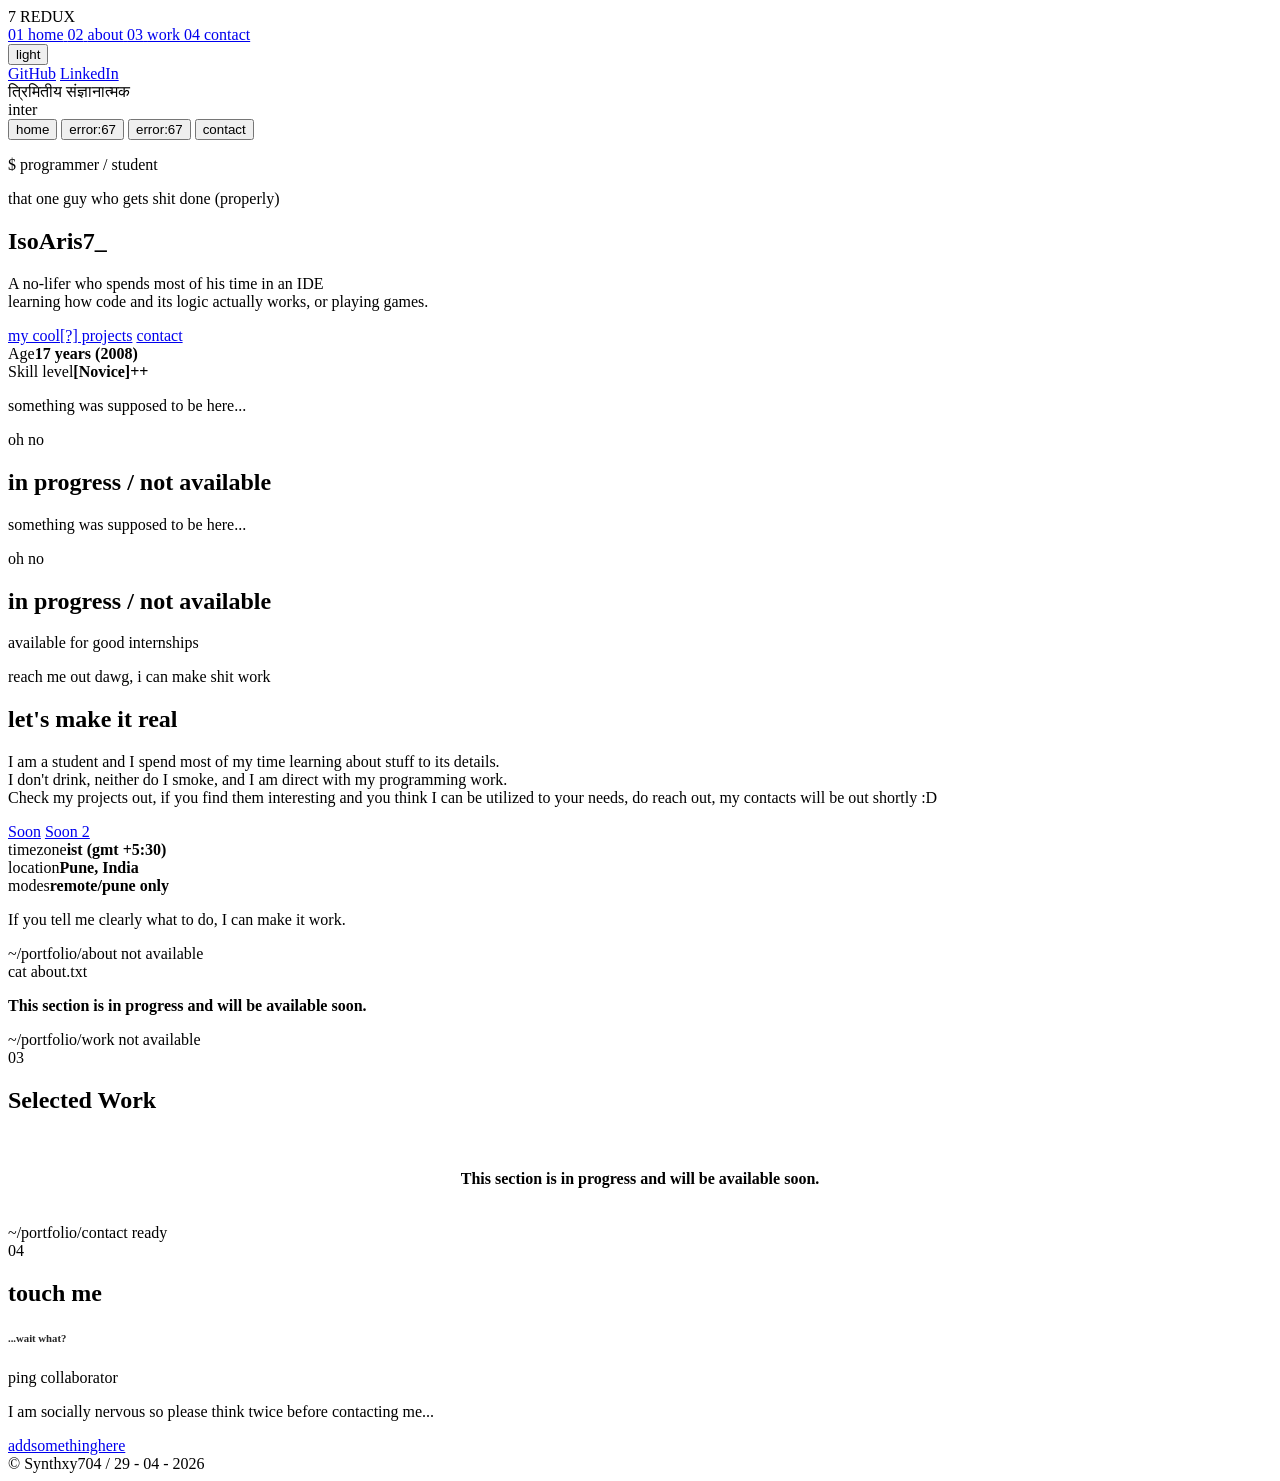
==== index.html @ 7be17c00 "add index" ====
<!DOCTYPE html>
<html lang="en">
<head>
    <meta charset="UTF-8">
    <meta name="viewport" content="width=device-width, initial-scale=1.0">
    <link rel="stylesheet" href="style.css">
    <title>hi bro</title>
    <link rel="preconnect" href="https://fonts.googleapis.com">
    <link rel="preconnect" href="https://fonts.gstatic.com" crossorigin>
    <link href="https://fonts.googleapis.com/css2?family=Geologica:wght@400;500;600;700&family=Syne:wght@500;700;800&display=swap" rel="stylesheet">
</head>
<body>
    <div class="screen-noise"></div>
    <div class="screen-grid"></div>

    <nav class="nav-sidebar">
        <div class="nav-top">
            <div class="nav-logo">
                <div class="window-dots" aria-hidden="true">
                    <span></span>
                    <span></span>
                    <span></span>
                </div>
                <div class="brand-block">
                    <span class="logo-mark">7</span>
                    <span class="logo-text">REDUX</span>
                </div>
            </div>

            <div class="nav-menu">
                <a href="#home" class="nav-link active">
                    <span class="nav-num">01</span>
                    <span class="nav-label">home</span>
                </a>
                <a href="#about" class="nav-link">
                    <span class="nav-num">02</span>
                    <span class="nav-label">about</span>
                </a>
                <a href="#work" class="nav-link">
                    <span class="nav-num">03</span>
                    <span class="nav-label">work</span>
                </a>
                <a href="#contact" class="nav-link">
                    <span class="nav-num">04</span>
                    <span class="nav-label">contact</span>
                </a>
            </div>
        </div>

        <div class="nav-footer">
            <button class="theme-toggle" type="button" aria-label="Toggle color theme">
                <span class="theme-toggle-text">light</span>
            </button>
            <div class="social-links">
                <a href="https://github.com/Synthxyl704" target="_blank">GitHub</a>
                <a href="#" target="_blank">LinkedIn</a>
            </div>
            <span class="copyright">त्रिमितीय संज्ञानात्मक</span>
        </div>
    </nav>

    <main class="main-scroll">
        <section id="home" class="section section-hero panel-shell active-section">
            <div class="hero-shell">
                <div class="hero-rail" aria-hidden="true">
                    <span class="hero-rail-line"></span>
                    <span class="hero-rail-line short"></span>
                    <span class="hero-rail-line tall"></span>
                    <span class="hero-rail-word">inter</span>
                </div>

                <div class="hero-stage">
                    <div class="hero-strip" role="tablist" aria-label="Hero panels">
                        <button class="hero-strip-item active" type="button" role="tab" aria-selected="true" data-hero-tab="home">home</button>
                        <button class="hero-strip-item" type="button" role="tab" aria-selected="false" data-hero-tab="about">error:67</button>
                        <button class="hero-strip-item" type="button" role="tab" aria-selected="false" data-hero-tab="work">error:67</button>
                        <button class="hero-strip-item" type="button" role="tab" aria-selected="false" data-hero-tab="contact">contact</button>
                    </div>

                    <div class="hero-layout">
                        <div class="hero-panel active" data-hero-panel="home">
                            <div class="hero-content">
                            <p class="command-line">$ programmer / student</p>
                                <div class="hero-meta">
                                    <span class="hero-rule"></span>
                                    <span>that one guy who gets shit done (properly)</span>
                                </div>
                                <h1 class="hero-title">
                                    IsoAris7_<span class="cursor"></span>
                                </h1>
                                <p class="hero-text">
                                    A no-lifer who spends most of his time in an IDE <br>
                                    learning how code and its logic actually works, or playing games.
                                </p>
                                <div class="hero-cta">
                                    <a href="#work" class="btn-primary">my cool[?] projects</a>
                                    <a href="#contact" class="btn-secondary">contact</a>
                                </div>
                            </div>

                            <aside class="hero-aside" aria-hidden="true">
                                <div class="hero-card">
                                    <div class="hero-card-row"><span>Age</span><strong>17 years (2008)</strong></div>
                                    <div class="hero-card-row"><span>Skill level</span><strong>[Novice]++</strong></div>
                                    <!-- <div class="hero-card-row"><span>Currently</span><strong>Student at univesity</strong></div> -->
                                </div>
                                <div class="signal-graph">
                                    <span></span><span></span><span></span><span></span><span></span><span></span><span></span><span></span>
                                </div>
                            </aside>
                        </div>

                        <div class="hero-panel" data-hero-panel="about">
                            <div class="hero-content">
                                <p class="command-line">something was supposed to be here...</p>
                                <div class="hero-meta">
                                    <span class="hero-rule"></span>
                                    <span>oh no</span>
                                </div>
                                <h2 class="hero-title hero-title-small">in progress / not available</h2>
                            </div>

                            <!-- <aside class="hero-aside">
                                <div class="hero-card">
                                    <div class="hero-card-row"><span>focus</span><strong>clarity</strong></div>
                                    <div class="hero-card-row"><span>approach</span><strong>iterative</strong></div>
                                    <div class="hero-card-row"><span>taste</span><strong>restrained</strong></div>
                                </div>
                            </aside> -->
                        </div>

                        <div class="hero-panel" data-hero-panel="work">
                            <div class="hero-content">
                                <p class="command-line">something was supposed to be here...</p>
                                <div class="hero-meta">
                                    <span class="hero-rule"></span>
                                    <span>oh no</span>
                                </div>
                                <h2 class="hero-title hero-title-small">in progress / not available</h2>
                            </div>

                            <!-- <aside class="hero-aside">
                                <div class="hero-card">
                                    <div class="hero-card-row"><span>track</span><strong>web</strong></div>
                                    <div class="hero-card-row"><span>track</span><strong>cli</strong></div>
                                    <div class="hero-card-row"><span>track</span><strong>systems</strong></div>
                                </div>
                                <div class="hero-mini-list">
                                    <span>01 interfaces</span>
                                    <span>02 tooling</span>
                                    <span>03 experiments</span>
                                </div>
                            </aside> -->
                        </div>

                        <div class="hero-panel" data-hero-panel="contact">
                            <div class="hero-content">
                                <p class="command-line">available for good internships </p>
                                <div class="hero-meta">
                                    <span class="hero-rule"></span>
                                    <span>reach me out dawg, i can make shit work</span>
                                </div>
                                <h2 class="hero-title hero-title-small">let's make it real</h2>
                                <p class="hero-text">
                                    I am a student and I spend most of my time learning about stuff to its details. <br>
                                    I don't drink, neither do I smoke, and I am direct with my programming work. <br>
                                    Check my projects out, if you find them interesting and you think I can be utilized to your needs, 
                                    do reach out, my contacts will be out shortly :D    
                                </p>
                                <div class="hero-cta">
                                    <a href="#contact" class="btn-primary">Soon</a>
                                    <a href="mailto:email@example.com" class="btn-secondary">Soon 2</a>
                                </div>
                            </div>

                            <aside class="hero-aside">
                                <div class="hero-card">
                                    <div class="hero-card-row"><span>timezone</span><strong>ist (gmt +5:30)</strong></div>
                                    <div class="hero-card-row"><span>location</span><strong>Pune, India</strong></div>
                                    <div class="hero-card-row"><span>modes</span><strong>remote/pune only</strong></div>
                                </div>
                                <div class="hero-quote">
                                    <span class="hero-quote-line"></span>
                                    <p>If you tell me clearly what to do, I can make it work.</p>
                                </div>
                            </aside>
                        </div>
                    </div>
                </div>
            </div>

        </section>

        <section id="about" class="section panel-shell section-about">
            <div class="panel-topbar">
                <span class="panel-title">~/portfolio/about</span>
                <span class="panel-state">not available</span>
            </div>

            <div class="about-card terminal-window wide-window">
                <div class="terminal-header">
                    <span class="terminal-path">cat about.txt</span>
                </div>
                <p>
                    <strong>This section is in progress and will be available soon.</strong>
                </p>
            </div>
        </section>

        <section id="work" class="section panel-shell section-work">
            <div class="panel-topbar">
                <span class="panel-title">~/portfolio/work</span>
                <span class="panel-state">not available</span>
            </div>

            <div class="section-header">
                <span class="section-num">03</span>
                <h2 class="section-title">Selected Work</h2>
            </div>
            <div class="work-grid">
                <div class="terminal-window" style="padding: 20px; text-align: center;">
                    <p><strong>This section is in progress and will be available soon.</strong></p>
                </div>
            </div>
        </section>

        <section id="contact" class="section panel-shell section-contact">
            <div class="panel-topbar">
                <span class="panel-title">~/portfolio/contact</span>
                <span class="panel-state">ready</span>
            </div>

            <div class="section-header">
                <span class="section-num">04</span>
                <h2 class="section-title">touch me</h2> <h6 style="color: rgb(38, 38, 38);">...wait what?</h6>
            </div>
            <div class="contact-content terminal-window wide-window">
                <div class="terminal-header">
                    <span class="terminal-path">ping collaborator</span>
                </div>
                <p class="contact-text">
                    I am socially nervous so please think twice before contacting me...
                </p>
                <a href="mailto:email@example.com" class="contact-email">addsomethinghere</a>
            </div>
        </section>

        <footer class="site-footer">
            <span>© Synthxy704</span>
            <span class="footer-divider">/</span>
            <span>29 - 04 - 2026</span>
        </footer>
    </main>

    <script>
        const navLinks = document.querySelectorAll('.nav-link');
        const sections = document.querySelectorAll('.section');
        const sectionLinks = document.querySelectorAll('a[href^="#"]');
        const heroTabs = document.querySelectorAll('[data-hero-tab]');
        const heroPanels = document.querySelectorAll('[data-hero-panel]');
        const themeToggle = document.querySelector('.theme-toggle');
        const themeToggleText = document.querySelector('.theme-toggle-text');
        const storedTheme = localStorage.getItem('theme');

        const applyTheme = (theme) => {
            document.body.dataset.theme = theme;
            themeToggleText.textContent = theme === 'dark' ? 'light' : 'dark';
        };

        applyTheme(storedTheme || 'dark');

        const setActiveSection = (targetId) => {
            sections.forEach(section => {
                section.classList.toggle('active-section', section.id === targetId);
            });

            navLinks.forEach(link => {
                link.classList.toggle('active', link.getAttribute('href') === `#${targetId}`);
            });
        };

        setActiveSection('home');

        sectionLinks.forEach(link => {
            link.addEventListener('click', (e) => {
                e.preventDefault();
                const targetId = link.getAttribute('href').substring(1);
                if (document.getElementById(targetId)) {
                    setActiveSection(targetId);
                }
            });
        });

        heroTabs.forEach(tab => {
            tab.addEventListener('click', () => {
                const target = tab.dataset.heroTab;

                heroTabs.forEach(item => {
                    item.classList.toggle('active', item === tab);
                    item.setAttribute('aria-selected', item === tab ? 'true' : 'false');
                });

                heroPanels.forEach(panel => {
                    panel.classList.toggle('active', panel.dataset.heroPanel === target);
                });
            });
        });

        themeToggle.addEventListener('click', () => {
            const nextTheme = document.body.dataset.theme === 'dark' ? 'light' : 'dark';
            applyTheme(nextTheme);
            localStorage.setItem('theme', nextTheme);
        });
    </script>
</body>
</html>
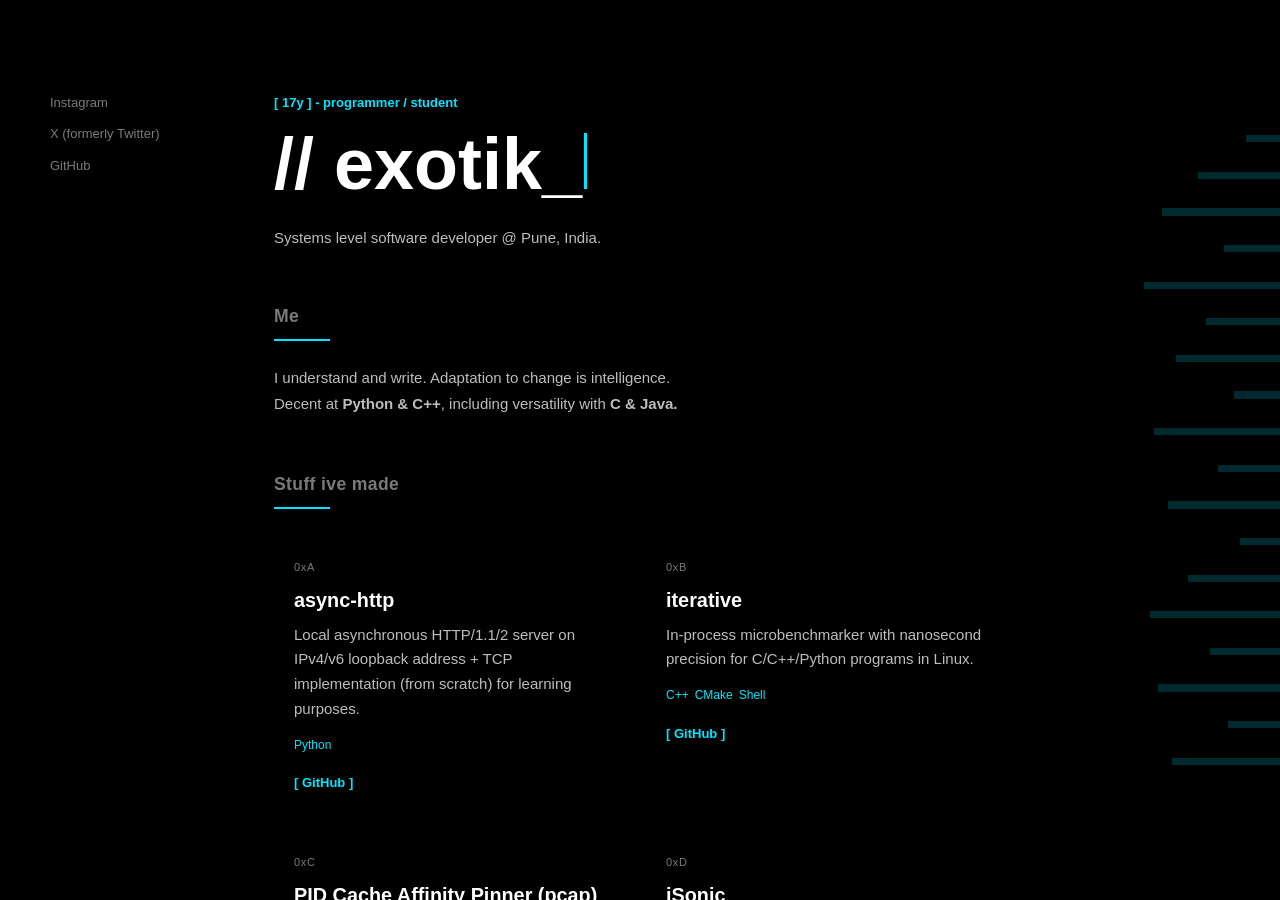
==== commit ac796234: "Rebrand from evoaris.dev to exot1k.dev" ====
--- a/index.html
+++ b/index.html
@@ -4,313 +4,117 @@
     <meta charset="UTF-8">
     <meta name="viewport" content="width=device-width, initial-scale=1.0">
     <link rel="stylesheet" href="style.css">
-    <title>hi bro</title>
-    <link rel="preconnect" href="https://fonts.googleapis.com">
-    <link rel="preconnect" href="https://fonts.gstatic.com" crossorigin>
-    <link href="https://fonts.googleapis.com/css2?family=Geologica:wght@400;500;600;700&family=Syne:wght@500;700;800&display=swap" rel="stylesheet">
+    <title>Exotik_</title>
+    <link rel="preconnect" href="https://fonts.bunny.net">
+    <link href="https://fonts.bunny.net/css?family=albert-sans:400,500,600,700|space-grotesk:500,600,700" rel="stylesheet">
 </head>
 <body>
-    <div class="screen-noise"></div>
-    <div class="screen-grid"></div>
+    <div class="ambient-equalizer" aria-hidden="true">
+        <span></span>
+        <span></span>
+        <span></span>
+        <span></span>
+        <span></span>
+        <span></span>
+        <span></span>
+        <span></span>
+        <span></span>
+        <span></span>
+        <span></span>
+        <span></span>
+        <span></span>
+        <span></span>
+        <span></span>
+        <span></span>
+        <span></span>
+        <span></span>
+    </div>
 
-    <nav class="nav-sidebar">
-        <div class="nav-top">
-            <div class="nav-logo">
-                <div class="window-dots" aria-hidden="true">
-                    <span></span>
-                    <span></span>
-                    <span></span>
+    <aside class="contact-sidebar" aria-label="Contact links">
+        <a href="https://www.instagram.com/nev3raris/" target="_blank" rel="noreferrer">Instagram</a>
+        <a href="https://x.com/009isoaris_" target="_blank" rel="noreferrer">X (formerly Twitter)</a>
+        <a href="https://github.com/Synthxyl704" target="_blank" rel="noreferrer">GitHub</a>
+    </aside>
+
+    <main class="content">
+        <section id="name" class="section">
+            <p class="tagline">[ 17y ] - programmer / student </p>
+            <h1 class="name">// exotik_<span class="cursor"></span></h1>
+            <p class="bio">Systems level software developer @ Pune, India.</p>
+        </section>
+
+        <section id="about" class="section">
+            <h2 class="section-title">Me</h2>
+            <div class="about-body">
+                <p>I understand and write. Adaptation to change is intelligence. <br>
+                Decent at <b>Python & C++</b>, including versatility with <b>C & Java.</b><br></p>
+            </div>
+        </section>
+
+        <section id="projects" class="section">
+            <h2 class="section-title">Stuff ive made</h2>
+            <div class="projects-grid">
+                <div class="project-card">
+                    <span class="project-number">0xA</span>
+                    <div class="project-details">
+                        <h3>async-http</h3>
+                        <p>Local asynchronous HTTP/1.1/2 server on IPv4/v6 loopback address + TCP implementation (from scratch) for learning purposes.</p>
+                        <div class="project-tags">
+                            <span>Python</span>
+                        </div>
+                        <a href="https://github.com/Synthxyl704/async-http" class="project-link">[ GitHub ]</a>
+                    </div>
                 </div>
-                <div class="brand-block">
-                    <span class="logo-mark">7</span>
-                    <span class="logo-text">REDUX</span>
+                <div class="project-card">
+                    <span class="project-number">0xB</span>
+                    <div class="project-details">
+                        <h3>iterative</h3>
+                        <p>In-process microbenchmarker with nanosecond precision for C/C++/Python programs in Linux.</p>
+                        <div class="project-tags">
+                            <span>C++</span>
+                            <span>CMake</span>
+                            <span>Shell</span>
+                        </div>
+                        <a href="https://github.com/Synthxyl704/Iterative" class="project-link">[ GitHub ]</a>
+                    </div>
                 </div>
-            </div>
-
-            <div class="nav-menu">
-                <a href="#home" class="nav-link active">
-                    <span class="nav-num">01</span>
-                    <span class="nav-label">home</span>
-                </a>
-                <a href="#about" class="nav-link">
-                    <span class="nav-num">02</span>
-                    <span class="nav-label">about</span>
-                </a>
-                <a href="#work" class="nav-link">
-                    <span class="nav-num">03</span>
-                    <span class="nav-label">work</span>
-                </a>
-                <a href="#contact" class="nav-link">
-                    <span class="nav-num">04</span>
-                    <span class="nav-label">contact</span>
-                </a>
-            </div>
-        </div>
-
-        <div class="nav-footer">
-            <button class="theme-toggle" type="button" aria-label="Toggle color theme">
-                <span class="theme-toggle-text">light</span>
-            </button>
-            <div class="social-links">
-                <a href="https://github.com/Synthxyl704" target="_blank">GitHub</a>
-                <a href="#" target="_blank">LinkedIn</a>
-            </div>
-            <span class="copyright">त्रिमितीय संज्ञानात्मक</span>
-        </div>
-    </nav>
-
-    <main class="main-scroll">
-        <section id="home" class="section section-hero panel-shell active-section">
-            <div class="hero-shell">
-                <div class="hero-rail" aria-hidden="true">
-                    <span class="hero-rail-line"></span>
-                    <span class="hero-rail-line short"></span>
-                    <span class="hero-rail-line tall"></span>
-                    <span class="hero-rail-word">inter</span>
+                <div class="project-card">
+                    <span class="project-number">0xC</span>
+                    <div class="project-details">
+                        <h3>PID Cache Affinity Pinner (pcap)</h3>
+                        <p>Pin processes (PIDs) to CPU cache domains on Linux, with NUMA awareness and topology suggestions.</p>
+                        <div class="project-tags">
+                            <span>Python</span>
+                        </div>
+                        <a href="https://github.com/Synthxyl704/PCAP" class="project-link">[ GitHub ]</a>
+                    </div>
                 </div>
-
-                <div class="hero-stage">
-                    <div class="hero-strip" role="tablist" aria-label="Hero panels">
-                        <button class="hero-strip-item active" type="button" role="tab" aria-selected="true" data-hero-tab="home">home</button>
-                        <button class="hero-strip-item" type="button" role="tab" aria-selected="false" data-hero-tab="about">error:67</button>
-                        <button class="hero-strip-item" type="button" role="tab" aria-selected="false" data-hero-tab="work">error:67</button>
-                        <button class="hero-strip-item" type="button" role="tab" aria-selected="false" data-hero-tab="contact">contact</button>
+                <div class="project-card">
+                    <span class="project-number">0xD</span>
+                    <div class="project-details">
+                        <h3>iSonic</h3>
+                        <p>An easy-to-use (ETL) terminal centric music downloader & manager whose only limitation is unfortunately DRM.</p>
+                        <div class="project-tags">
+                            <span>C++</span>
+                            <span>yt-dlp</span>
+                            <span>FFmpeg</span>
+                        </div>
+                        <a href="https://github.com/Synthxyl704/iSonic" class="project-link">[ GitHub ]</a>
                     </div>
-
-                    <div class="hero-layout">
-                        <div class="hero-panel active" data-hero-panel="home">
-                            <div class="hero-content">
-                            <p class="command-line">$ programmer / student</p>
-                                <div class="hero-meta">
-                                    <span class="hero-rule"></span>
-                                    <span>that one guy who gets shit done (properly)</span>
-                                </div>
-                                <h1 class="hero-title">
-                                    IsoAris7_<span class="cursor"></span>
-                                </h1>
-                                <p class="hero-text">
-                                    A no-lifer who spends most of his time in an IDE <br>
-                                    learning how code and its logic actually works, or playing games.
-                                </p>
-                                <div class="hero-cta">
-                                    <a href="#work" class="btn-primary">my cool[?] projects</a>
-                                    <a href="#contact" class="btn-secondary">contact</a>
-                                </div>
-                            </div>
-
-                            <aside class="hero-aside" aria-hidden="true">
-                                <div class="hero-card">
-                                    <div class="hero-card-row"><span>Age</span><strong>17 years (2008)</strong></div>
-                                    <div class="hero-card-row"><span>Skill level</span><strong>[Novice]++</strong></div>
-                                    <!-- <div class="hero-card-row"><span>Currently</span><strong>Student at univesity</strong></div> -->
-                                </div>
-                                <div class="signal-graph">
-                                    <span></span><span></span><span></span><span></span><span></span><span></span><span></span><span></span>
-                                </div>
-                            </aside>
+                </div>
+                <div class="project-card">
+                    <span class="project-number">0xE</span>
+                    <div class="project-details">
+                        <h3>ARX lexer</h3>
+                        <p>A toy lexer entirely handmade in C, I intend for it to be a full compiler in the future.</p>
+                        <div class="project-tags">
+                            <span>C</span>
                         </div>
-
-                        <div class="hero-panel" data-hero-panel="about">
-                            <div class="hero-content">
-                                <p class="command-line">something was supposed to be here...</p>
-                                <div class="hero-meta">
-                                    <span class="hero-rule"></span>
-                                    <span>oh no</span>
-                                </div>
-                                <h2 class="hero-title hero-title-small">in progress / not available</h2>
-                            </div>
-
-                            <!-- <aside class="hero-aside">
-                                <div class="hero-card">
-                                    <div class="hero-card-row"><span>focus</span><strong>clarity</strong></div>
-                                    <div class="hero-card-row"><span>approach</span><strong>iterative</strong></div>
-                                    <div class="hero-card-row"><span>taste</span><strong>restrained</strong></div>
-                                </div>
-                            </aside> -->
-                        </div>
-
-                        <div class="hero-panel" data-hero-panel="work">
-                            <div class="hero-content">
-                                <p class="command-line">something was supposed to be here...</p>
-                                <div class="hero-meta">
-                                    <span class="hero-rule"></span>
-                                    <span>oh no</span>
-                                </div>
-                                <h2 class="hero-title hero-title-small">in progress / not available</h2>
-                            </div>
-
-                            <!-- <aside class="hero-aside">
-                                <div class="hero-card">
-                                    <div class="hero-card-row"><span>track</span><strong>web</strong></div>
-                                    <div class="hero-card-row"><span>track</span><strong>cli</strong></div>
-                                    <div class="hero-card-row"><span>track</span><strong>systems</strong></div>
-                                </div>
-                                <div class="hero-mini-list">
-                                    <span>01 interfaces</span>
-                                    <span>02 tooling</span>
-                                    <span>03 experiments</span>
-                                </div>
-                            </aside> -->
-                        </div>
-
-                        <div class="hero-panel" data-hero-panel="contact">
-                            <div class="hero-content">
-                                <p class="command-line">available for good internships </p>
-                                <div class="hero-meta">
-                                    <span class="hero-rule"></span>
-                                    <span>reach me out dawg, i can make shit work</span>
-                                </div>
-                                <h2 class="hero-title hero-title-small">let's make it real</h2>
-                                <p class="hero-text">
-                                    I am a student and I spend most of my time learning about stuff to its details. <br>
-                                    I don't drink, neither do I smoke, and I am direct with my programming work. <br>
-                                    Check my projects out, if you find them interesting and you think I can be utilized to your needs, 
-                                    do reach out, my contacts will be out shortly :D    
-                                </p>
-                                <div class="hero-cta">
-                                    <a href="#contact" class="btn-primary">Soon</a>
-                                    <a href="mailto:email@example.com" class="btn-secondary">Soon 2</a>
-                                </div>
-                            </div>
-
-                            <aside class="hero-aside">
-                                <div class="hero-card">
-                                    <div class="hero-card-row"><span>timezone</span><strong>ist (gmt +5:30)</strong></div>
-                                    <div class="hero-card-row"><span>location</span><strong>Pune, India</strong></div>
-                                    <div class="hero-card-row"><span>modes</span><strong>remote/pune only</strong></div>
-                                </div>
-                                <div class="hero-quote">
-                                    <span class="hero-quote-line"></span>
-                                    <p>If you tell me clearly what to do, I can make it work.</p>
-                                </div>
-                            </aside>
-                        </div>
+                        <a href="https://github.com/Synthxyl704/ARX" class="project-link">[ GitHub ]</a>
                     </div>
                 </div>
             </div>
-
         </section>
-
-        <section id="about" class="section panel-shell section-about">
-            <div class="panel-topbar">
-                <span class="panel-title">~/portfolio/about</span>
-                <span class="panel-state">not available</span>
-            </div>
-
-            <div class="about-card terminal-window wide-window">
-                <div class="terminal-header">
-                    <span class="terminal-path">cat about.txt</span>
-                </div>
-                <p>
-                    <strong>This section is in progress and will be available soon.</strong>
-                </p>
-            </div>
-        </section>
-
-        <section id="work" class="section panel-shell section-work">
-            <div class="panel-topbar">
-                <span class="panel-title">~/portfolio/work</span>
-                <span class="panel-state">not available</span>
-            </div>
-
-            <div class="section-header">
-                <span class="section-num">03</span>
-                <h2 class="section-title">Selected Work</h2>
-            </div>
-            <div class="work-grid">
-                <div class="terminal-window" style="padding: 20px; text-align: center;">
-                    <p><strong>This section is in progress and will be available soon.</strong></p>
-                </div>
-            </div>
-        </section>
-
-        <section id="contact" class="section panel-shell section-contact">
-            <div class="panel-topbar">
-                <span class="panel-title">~/portfolio/contact</span>
-                <span class="panel-state">ready</span>
-            </div>
-
-            <div class="section-header">
-                <span class="section-num">04</span>
-                <h2 class="section-title">touch me</h2> <h6 style="color: rgb(38, 38, 38);">...wait what?</h6>
-            </div>
-            <div class="contact-content terminal-window wide-window">
-                <div class="terminal-header">
-                    <span class="terminal-path">ping collaborator</span>
-                </div>
-                <p class="contact-text">
-                    I am socially nervous so please think twice before contacting me...
-                </p>
-                <a href="mailto:email@example.com" class="contact-email">addsomethinghere</a>
-            </div>
-        </section>
-
-        <footer class="site-footer">
-            <span>© Synthxy704</span>
-            <span class="footer-divider">/</span>
-            <span>29 - 04 - 2026</span>
-        </footer>
     </main>
-
-    <script>
-        const navLinks = document.querySelectorAll('.nav-link');
-        const sections = document.querySelectorAll('.section');
-        const sectionLinks = document.querySelectorAll('a[href^="#"]');
-        const heroTabs = document.querySelectorAll('[data-hero-tab]');
-        const heroPanels = document.querySelectorAll('[data-hero-panel]');
-        const themeToggle = document.querySelector('.theme-toggle');
-        const themeToggleText = document.querySelector('.theme-toggle-text');
-        const storedTheme = localStorage.getItem('theme');
-
-        const applyTheme = (theme) => {
-            document.body.dataset.theme = theme;
-            themeToggleText.textContent = theme === 'dark' ? 'light' : 'dark';
-        };
-
-        applyTheme(storedTheme || 'dark');
-
-        const setActiveSection = (targetId) => {
-            sections.forEach(section => {
-                section.classList.toggle('active-section', section.id === targetId);
-            });
-
-            navLinks.forEach(link => {
-                link.classList.toggle('active', link.getAttribute('href') === `#${targetId}`);
-            });
-        };
-
-        setActiveSection('home');
-
-        sectionLinks.forEach(link => {
-            link.addEventListener('click', (e) => {
-                e.preventDefault();
-                const targetId = link.getAttribute('href').substring(1);
-                if (document.getElementById(targetId)) {
-                    setActiveSection(targetId);
-                }
-            });
-        });
-
-        heroTabs.forEach(tab => {
-            tab.addEventListener('click', () => {
-                const target = tab.dataset.heroTab;
-
-                heroTabs.forEach(item => {
-                    item.classList.toggle('active', item === tab);
-                    item.setAttribute('aria-selected', item === tab ? 'true' : 'false');
-                });
-
-                heroPanels.forEach(panel => {
-                    panel.classList.toggle('active', panel.dataset.heroPanel === target);
-                });
-            });
-        });
-
-        themeToggle.addEventListener('click', () => {
-            const nextTheme = document.body.dataset.theme === 'dark' ? 'light' : 'dark';
-            applyTheme(nextTheme);
-            localStorage.setItem('theme', nextTheme);
-        });
-    </script>
 </body>
 </html>
--- a/style.css
+++ b/style.css
@@ -0,0 +1,385 @@
+* {
+    margin: 0;
+    padding: 0;
+    box-sizing: border-box;
+}
+
+:root {
+    --bg: #000000;
+    --surface: #0a0a0a;
+    --surface-soft: #101010;
+    --border: rgba(255, 255, 255, 0.09);
+    --text: #ffffff;
+    --text-soft: rgba(255, 255, 255, 0.74);
+    --text-dim: rgba(255, 255, 255, 0.48);
+    --accent: #00e5ff;
+    --accent-soft: rgba(0, 229, 255, 0.12);
+}
+
+@property --accent {
+    syntax: '<color>';
+    inherits: true;
+    initial-value: #00e5ff;
+}
+
+@property --accent-soft {
+    syntax: '<color>';
+    inherits: true;
+    initial-value: rgba(0, 229, 255, 0.12);
+}
+
+html {
+    overflow: hidden;
+}
+
+.content {
+    scrollbar-width: thin;
+    scrollbar-color: var(--accent) var(--bg);
+}
+
+.content::-webkit-scrollbar {
+    width: 1px;
+}
+
+.content::-webkit-scrollbar-track {
+    background: var(--bg);
+}
+
+.content::-webkit-scrollbar-thumb {
+    background: var(--accent);
+}
+
+.content::-webkit-scrollbar-thumb:hover {
+    background: var(--text);
+}
+
+body {
+    font-family: 'Albert Sans', -apple-system, BlinkMacSystemFont, sans-serif;
+    font-weight: 400;
+    background: var(--bg);
+    color: var(--text);
+    line-height: 1.65;
+    height: 100vh;
+    overflow: hidden;
+    animation: accent-cycle 12s linear infinite;
+    -webkit-font-smoothing: antialiased;
+    -moz-osx-font-smoothing: grayscale;
+}
+
+.content {
+    position: relative;
+    z-index: 1;
+    max-width: 780px;
+    height: 100vh;
+    overflow-y: auto;
+    margin: 0 auto;
+    padding: 92px 24px 64px;
+}
+
+.contact-sidebar {
+    position: fixed;
+    top: 92px;
+    left: max(24px, calc((100vw - 1180px) / 2));
+    z-index: 2;
+    display: grid;
+    gap: 10px;
+    font-size: 13px;
+    font-weight: 500;
+    font-family: 'Space Grotesk', sans-serif;
+}
+
+.contact-sidebar a {
+    color: var(--text-dim);
+    text-decoration: none;
+    transition: color 0.2s ease;
+}
+
+.contact-sidebar a:hover {
+    color: var(--text);
+}
+
+.ambient-equalizer {
+    position: fixed;
+    top: 15vh;
+    right: 0;
+    z-index: 0;
+    display: grid;
+    align-content: space-between;
+    width: 148px;
+    height: 70vh;
+    pointer-events: none;
+}
+
+.ambient-equalizer span {
+    justify-self: end;
+    width: 72px;
+    height: 7.3px;
+    background: var(--accent);
+    opacity: 0.18;
+    transform-origin: right center;
+    animation: equalizer-pulse 2.4s ease-in-out infinite;
+}
+
+.ambient-equalizer span:nth-child(1) { width: 34px; animation-delay: -0.2s; }
+.ambient-equalizer span:nth-child(2) { width: 82px; animation-delay: -1.1s; }
+.ambient-equalizer span:nth-child(3) { width: 118px; animation-delay: -0.6s; }
+.ambient-equalizer span:nth-child(4) { width: 56px; animation-delay: -1.7s; }
+.ambient-equalizer span:nth-child(5) { width: 136px; animation-delay: -0.9s; }
+.ambient-equalizer span:nth-child(6) { width: 74px; animation-delay: -1.4s; }
+.ambient-equalizer span:nth-child(7) { width: 104px; animation-delay: -0.4s; }
+.ambient-equalizer span:nth-child(8) { width: 46px; animation-delay: -1.9s; }
+.ambient-equalizer span:nth-child(9) { width: 126px; animation-delay: -0.8s; }
+.ambient-equalizer span:nth-child(10) { width: 62px; animation-delay: -2.1s; }
+.ambient-equalizer span:nth-child(11) { width: 112px; animation-delay: -0.3s; }
+.ambient-equalizer span:nth-child(12) { width: 40px; animation-delay: -1.5s; }
+.ambient-equalizer span:nth-child(13) { width: 92px; animation-delay: -0.7s; }
+.ambient-equalizer span:nth-child(14) { width: 130px; animation-delay: -1.8s; }
+.ambient-equalizer span:nth-child(15) { width: 70px; animation-delay: -1.0s; }
+.ambient-equalizer span:nth-child(16) { width: 122px; animation-delay: -0.5s; }
+.ambient-equalizer span:nth-child(17) { width: 52px; animation-delay: -2.2s; }
+.ambient-equalizer span:nth-child(18) { width: 108px; animation-delay: -1.3s; }
+
+.section {
+    margin-bottom: 52px;
+}
+
+.section:last-of-type {
+    margin-bottom: 32px;
+}
+
+.tagline {
+    margin-bottom: 12px;
+    color: var(--accent);
+    font-size: 13px;
+    font-weight: 700;
+    font-family: 'Space Grotesk', sans-serif;
+    letter-spacing: 0;
+}
+
+.name {
+    font-family: 'Space Grotesk', sans-serif;
+    font-weight: 700;
+    font-size: clamp(2.8rem, 8vw, 4.5rem);
+    line-height: 1.1;
+    letter-spacing: 0;
+    margin-bottom: 20px;
+    color: var(--text);
+}
+
+.cursor {
+    display: inline-block;
+    width: 3px;
+    height: 0.78em;
+    margin-left: 2px;
+    background: var(--accent);
+    vertical-align: baseline;
+    animation: blink 1.1s steps(1) infinite;
+}
+
+.bio {
+    max-width: 620px;
+    color: var(--text-soft);
+    font-size: 15px;
+    line-height: 1.7;
+}
+
+.section-title {
+    font-family: 'Space Grotesk', sans-serif;
+    font-weight: 600;
+    font-size: 1.1rem;
+    letter-spacing: 0.02em;
+    color: var(--text-dim);
+    margin-bottom: 24px;
+}
+
+.section-title::after {
+    content: '';
+    display: block;
+    width: 56px;
+    height: 2px;
+    background: var(--accent);
+    margin-top: 8px;
+}
+
+.about-body p {
+    color: var(--text-soft);
+    font-size: 15px;
+    line-height: 1.75;
+    margin-bottom: 16px;
+}
+
+.about-body p:last-child {
+    margin-bottom: 0;
+}
+
+.projects-grid {
+    display: grid;
+    grid-template-columns: repeat(2, minmax(0, 1fr));
+    gap: 12px;
+}
+
+.project-card {
+    padding: 20px;
+    position: relative;
+    overflow: hidden;
+}
+
+.project-number {
+    display: inline-block;
+    font-size: 11px;
+    font-weight: 500;
+    font-family: 'Space Grotesk', sans-serif;
+    color: var(--text-dim);
+    letter-spacing: 0.06em;
+    margin-bottom: 8px;
+}
+
+.project-details h3 {
+    font-family: 'Space Grotesk', sans-serif;
+    font-weight: 600;
+    font-size: 1.24rem;
+    margin-bottom: 6px;
+    color: var(--text);
+}
+
+.project-details p {
+    color: var(--text-soft);
+    font-size: 15px;
+    line-height: 1.65;
+    margin-bottom: 14px;
+}
+
+.project-tags {
+    display: flex;
+    flex-wrap: wrap;
+    gap: 6px;
+    margin-bottom: 14px;
+}
+
+.project-tags span {
+    padding: 0;
+    color: var(--accent);
+    font-size: 12px;
+    font-weight: 500;
+    font-family: 'Space Grotesk', sans-serif;
+}
+
+.project-link {
+    color: var(--accent);
+    text-decoration: none;
+    font-size: 13px;
+    font-weight: 700;
+    font-family: 'Space Grotesk', sans-serif;
+    transition: color 0.2s ease, opacity 0.2s ease;
+}
+
+.project-link:hover {
+    opacity: 0.68;
+}
+
+@keyframes blink {
+    0%, 48% { opacity: 1; }
+    49%, 100% { opacity: 0; }
+}
+
+@keyframes equalizer-pulse {
+    0%, 100% {
+        opacity: 0.1;
+        transform: scaleX(0.34);
+    }
+    45% {
+        opacity: 0.34;
+        transform: scaleX(1);
+    }
+    70% {
+        opacity: 0.18;
+        transform: scaleX(0.58);
+    }
+}
+
+@keyframes accent-cycle {
+    0%, 100% {
+        --accent: #2ae4f9;
+        --accent-soft: rgba(0, 229, 255, 0.12);
+    }
+    16.667% {
+        --accent: #1629fb;
+        --accent-soft: rgba(29, 108, 255, 0.12);
+    }
+    33.333% {
+        --accent: #7b25fb;
+        --accent-soft: rgba(138, 63, 252, 0.12);
+    }
+    50% {
+        --accent: #ff2d55;
+        --accent-soft: rgba(255, 45, 85, 0.12);
+    }
+    66.667% {
+        --accent: #ffd91c;
+        --accent-soft: rgba(255, 214, 10, 0.12);
+    }
+    83.333% {
+        --accent: #26fb5b;
+        --accent-soft: rgba(48, 209, 88, 0.12);
+    }
+}
+
+@media (max-width: 800px) {
+    .ambient-equalizer {
+        top: 18vh;
+        width: 92px;
+        height: 60vh;
+        opacity: 0.55;
+    }
+
+    .contact-sidebar {
+        position: static;
+        display: flex;
+        flex-wrap: wrap;
+        gap: 12px;
+        padding: 28px 20px 0;
+    }
+
+    .content {
+        padding: 48px 20px 52px;
+    }
+
+    .section {
+        margin-bottom: 42px;
+    }
+
+    .section:last-of-type {
+        margin-bottom: 26px;
+    }
+
+    .projects-grid {
+        grid-template-columns: 1fr;
+    }
+
+    .project-card {
+        padding: 16px;
+    }
+}
+
+@media (max-width: 560px) {
+    .contact-sidebar {
+        padding: 24px 16px 0;
+    }
+
+    .content {
+        padding: 42px 16px 36px;
+    }
+
+    .section {
+        margin-bottom: 36px;
+    }
+
+    .section:last-of-type {
+        margin-bottom: 22px;
+    }
+
+    .name {
+        font-size: 2.4rem;
+    }
+
+}
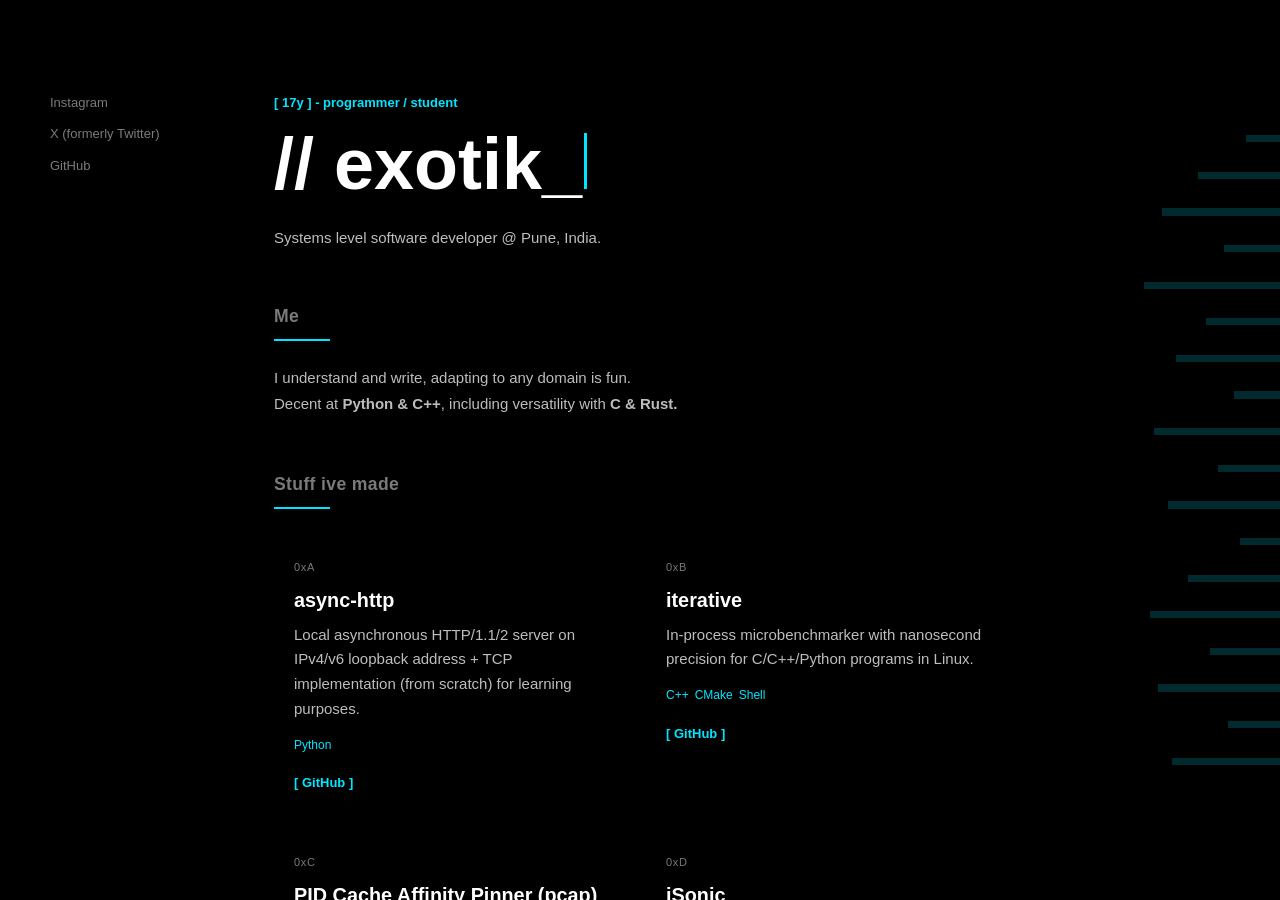
==== commit 7aab30e0: "change about-body" ====
--- a/index.html
+++ b/index.html
@@ -46,8 +46,8 @@
         <section id="about" class="section">
             <h2 class="section-title">Me</h2>
             <div class="about-body">
-                <p>I understand and write. Adaptation to change is intelligence. <br>
-                Decent at <b>Python & C++</b>, including versatility with <b>C & Java.</b><br></p>
+                <p>I understand and write, adapting to any domain is fun.<br>
+                Decent at <b>Python & C++</b>, including versatility with <b>C & Rust.</b><br></p>
             </div>
         </section>
 
